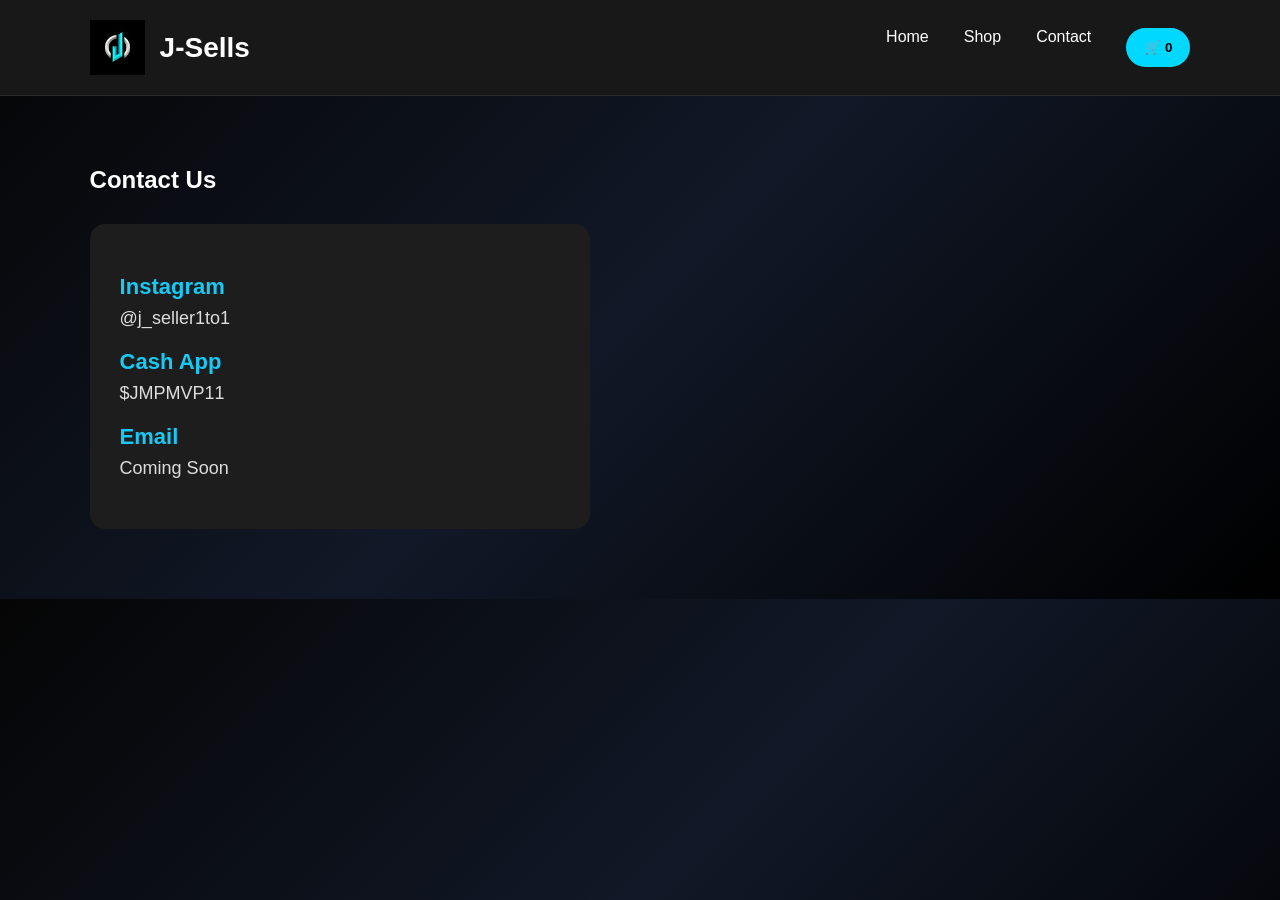
==== contact.html @ 9abe5120 "Add files via upload" ====
<!DOCTYPE html>
<html lang="en">
<head>
<meta charset="UTF-8">
<meta name="viewport" content="width=device-width, initial-scale=1.0">
<title>Contact | J-Sells</title>
<link rel="stylesheet" href="style.css">
</head>

<body>

<header class="navbar">

<div class="logo">
<img src="images/logo.png">
<h2>J-Sells</h2>
</div>

<nav>
<a href="index.html">Home</a>
<a href="shop.html">Shop</a>
<a href="contact.html">Contact</a>

<button class="cart" onclick="window.location.href='cart.html'">
🛒 <span id="cart-count">0</span>
</button>

</nav>

</header>

<section class="products">

<h1>Contact Us</h1>

<div class="contact-card">

    <h3>Instagram</h3>
    <p>@j_seller1to1</p>

    <h3>Cash App</h3>
    <p>$JMPMVP11</p>

    <h3>Email</h3>
    <p>Coming Soon</p>

</div>

</section>

<script src="products.js"></script>
<script src="script.js"></script>

</body>
</html>
---- style.css ----
/* ---------- RESET ---------- */

*{
    margin:0;
    padding:0;
    box-sizing:border-box;
}

body{
    background: linear-gradient(135deg, #050505, #111827, #000);
    color: white;
    font-family: Arial, sans-serif;
}

/* ---------- NAVBAR ---------- */

.navbar{ display:flex; justify-content:space-between; align-items:center; padding:20px 7%; background:#181818; position:sticky; top:0; z-index:999; border-bottom:1px solid #2a2a2a; }
.logo{
    display:flex;
    align-items:center;
    gap:15px;
}

.logo img{
    width:55px;
}

.logo h2{
    font-size:28px;
    font-weight:700;
}

nav{
    display:flex;
    gap:35px;
}

nav a{
    color:white;
    text-decoration:none;
    font-weight:500;
    transition:.3s;
}

nav a:hover{
    color:#00d8ff;
}

.right{
    display:flex;
    align-items:center;
    gap:15px;
}

.right input{
    padding:12px 18px;
    width:220px;
    border:none;
    outline:none;
    border-radius:30px;
    background:#2a2a2a;
    color:white;
}

.cart{
    background:#00d8ff;
    color:black;
    border:none;
    padding:12px 18px;
    border-radius:30px;
    font-weight:bold;
    cursor:pointer;
}

/* ---------- HERO ---------- */

.hero{
    min-height:80vh;
    display:flex;
    flex-direction:column;
    justify-content:center;
    align-items:center;
    text-align:center;
    padding:40px;
}

.hero h1{
    font-size:90px;
    font-weight:900;
    letter-spacing:4px;
    margin-bottom:20px;
}

.hero p{
    font-size:24px;
    color:#cfcfcf;
    max-width:700px;
    margin-bottom:35px;
}

.hero-btn{
    background:white;
    color:black;
    border:none;
    padding:18px 55px;
    border-radius:40px;
    font-size:18px;
    font-weight:bold;
    cursor:pointer;
    transition:.3s;
}

.hero-btn:hover{
    transform:scale(1.05);
    background:#00d8ff;
}

.ig{
    margin-top:30px;
    color:#888;
}

/* ---------- PRODUCTS ---------- */

.products{
    padding:70px 7%;
}

.products h2{
    font-size:52px;
    font-weight:900;
    margin-bottom:45px;
    text-transform:uppercase;
}

#product-grid{
    display:grid;
    grid-template-columns:repeat(auto-fill,minmax(280px,1fr));
    gap:30px;
}


.product-card{
    background:#111;
    border-radius:18px;
    overflow:hidden;
    transition:.35s;
    border:1px solid #222;
}

.product-card:hover{
    transform:translateY(-10px);
    border-color:#00d8ff;
    box-shadow:0 15px 40px rgba(0,216,255,.25);
}

.product-card img{
    width:100%;
    height:260px;
    object-fit:contain;
    background:white;
    padding:25px;
}

.product-card h3{
    margin-top:15px;
    font-size:20px;
}

.product-card p{
    color:#00d8ff;
    font-size:24px;
    font-weight:bold;
    margin:15px 0;
}

.buy-btn{
    width:100%;
    padding:15px;
    margin-top:10px;
    background:linear-gradient(90deg,#00d8ff,#0099ff);
    color:white;
    border:none;
    border-radius:12px;
    font-size:18px;
    font-weight:700;
    cursor:pointer;
    transition:.3s;
}

.buy-btn:hover{
    transform:translateY(-2px);
    box-shadow:0 0 20px rgba(0,216,255,.7);
}


.badge{
    display:inline-block;
    background:#ff9800;
    color:white;
    padding:6px 12px;
    border-radius:20px;
    font-size:12px;
    font-weight:bold;
    margin-bottom:10px;
}

.stars{
    color:gold;
    font-size:18px;
    margin:8px 0;
}

.cart-btn{
    width:100%;
    padding:12px;
    margin-bottom:10px;
    border:none;
    border-radius:10px;
    background:#333;
    color:white;
    font-weight:bold;
    cursor:pointer;
}

.cart-btn:hover{
    background:#555;
}


.remove-btn{
    width:100%;
    margin-top:10px;
    padding:12px;
    background:#ff3b30;
    color:white;
    border:none;
    border-radius:10px;
    font-size:16px;
    font-weight:bold;
    cursor:pointer;
    transition:0.2s;
}

.remove-btn:hover{
    background:#d62828;
}



.contact-card{
    max-width:500px;
    margin-top:30px;
    padding:30px;
    background:#1d1d1d;
    border-radius:15px;
}

.contact-card h3{
    color:#18c8f5;
    font-size:22px;
    margin-top:20px;
    margin-bottom:8px;
}

.contact-card p{
    color:#ddd;
    font-size:18px;
    margin-bottom:20px;
}

/* ---------- FEATURED PRODUCT ---------- */

.featured{
    display:flex;
    justify-content:space-between;
    align-items:center;
    gap:60px;
    padding:80px 7%;
    flex-wrap:wrap;
}

.featured-text{
    flex:1;
}

.featured-tag{
    color:#00d8ff;
    font-weight:bold;
    letter-spacing:2px;
}

.featured-text h2{
    font-size:52px;
    margin:20px 0;
}

.featured-text p{
    color:#cfcfcf;
    font-size:20px;
    line-height:1.6;
    max-width:500px;
}

.featured-text h3{
    font-size:42px;
    margin:25px 0;
}

.featured-image{
    flex:1;
    text-align:center;
}

.featured-image img{
    width:100%;
    max-width:500px;
    transition:.3s;
}

.featured-image img:hover{
    transform:scale(1.05) rotate(-3deg);
}

/* ---------- FOOTER ---------- */

.footer{
    margin-top:80px;
    padding:50px 20px;
    background:#0a0a0a;
    text-align:center;
    border-top:1px solid #222;
}

.footer h2{
    margin-bottom:15px;
}

.footer p{
    color:#aaa;
    margin:8px 0;
}

/* ---------- CATEGORIES ---------- */

.categories{
    padding:80px 7%;
    text-align:center;
}

.categories h2{
    font-size:42px;
    margin-bottom:50px;
    letter-spacing:2px;
}

.category-grid{
    display:grid;
    grid-template-columns:repeat(auto-fit,minmax(220px,1fr));
    gap:30px;
}

.category-card{
    background:#111;
    border:1px solid #222;
    border-radius:18px;
    padding:50px 20px;
    font-size:60px;
    cursor:pointer;
    transition:.3s;
}

.category-card h3{
    margin-top:20px;
    font-size:22px;
    color:white;
}

.category-card:hover{
    transform:translateY(-10px);
    border-color:#00d8ff;
    box-shadow:0 0 30px rgba(0,216,255,.3);
}

/* ---------- SEARCH DROPDOWN ---------- */

.right{
    position:relative;
}

#search-results{
    position:absolute;
    top:55px;
    left:0;
    width:220px;
    background:#111;
    border:1px solid #333;
    border-radius:12px;
    overflow:hidden;
    display:none;
    z-index:1000;
}

.search-item{
    padding:12px;
    color:white;
    cursor:pointer;
    transition:.2s;
}

.search-item:hover{
    background:#00d8ff;
    color:black;
}
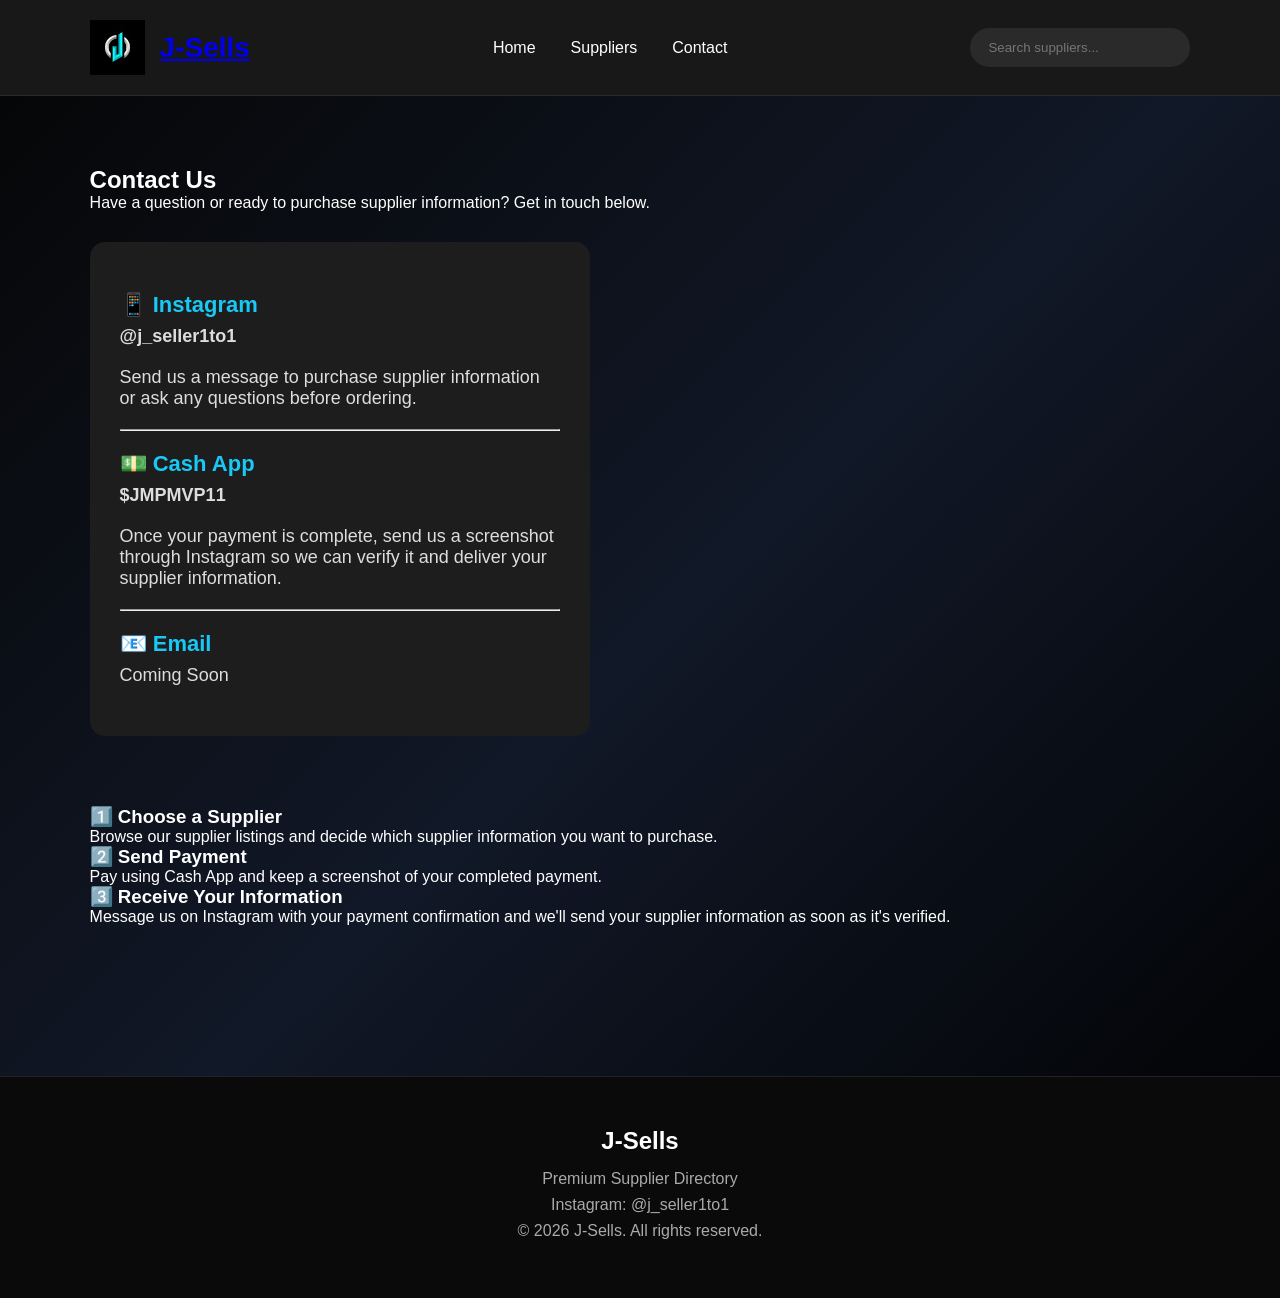
==== commit 2d6d540a: "Update contact.html" ====
--- a/contact.html
+++ b/contact.html
@@ -1,31 +1,60 @@
 <!DOCTYPE html>
 <html lang="en">
+
 <head>
+
 <meta charset="UTF-8">
+
 <meta name="viewport" content="width=device-width, initial-scale=1.0">
+
 <title>Contact | J-Sells</title>
+
+<meta name="description" content="Contact J-Sells to purchase supplier information.">
+
+<link rel="icon" href="images/logo.png">
+
 <link rel="stylesheet" href="style.css">
+
+<link rel="preconnect" href="https://fonts.googleapis.com">
+<link rel="preconnect" href="https://fonts.gstatic.com" crossorigin>
+
+<link href="https://fonts.googleapis.com/css2?family=Inter:wght@400;500;600;700;800&family=Space+Grotesk:wght@500;700&display=swap" rel="stylesheet">
+
 </head>
 
 <body>
 
 <header class="navbar">
 
-<div class="logo">
-<img src="images/logo.png">
+<a href="index.html" class="logo">
+
+<img src="images/logo.png" alt="J-Sells Logo">
+
 <h2>J-Sells</h2>
-</div>
+
+</a>
 
 <nav>
+
 <a href="index.html">Home</a>
-<a href="shop.html">Shop</a>
+
+<a href="shop.html">Suppliers</a>
+
 <a href="contact.html">Contact</a>
 
-<button class="cart" onclick="window.location.href='cart.html'">
-🛒 <span id="cart-count">0</span>
-</button>
+</nav>
 
-</nav>
+<div class="right">
+
+<input
+type="text"
+id="search"
+placeholder="Search suppliers..."
+onkeyup="searchProducts()">
+
+<div id="search-results"></div>
+
+</div>
 
 </header>
 
@@ -33,23 +62,97 @@
 
 <h1>Contact Us</h1>
 
+<p class="shop-subtitle">
+
+Have a question or ready to purchase supplier information? Get in touch below.
+
+</p>
+
 <div class="contact-card">
 
-    <h3>Instagram</h3>
-    <p>@j_seller1to1</p>
+<h3>📱 Instagram</h3>
 
-    <h3>Cash App</h3>
-    <p>$JMPMVP11</p>
+<p>
+<strong>@j_seller1to1</strong>
+</p>
 
-    <h3>Email</h3>
-    <p>Coming Soon</p>
+<p>
+Send us a message to purchase supplier information or ask any questions before ordering.
+</p>
+
+<hr>
+
+<h3>💵 Cash App</h3>
+
+<p>
+<strong>$JMPMVP11</strong>
+</p>
+
+<p>
+Once your payment is complete, send us a screenshot through Instagram so we can verify it and deliver your supplier information.
+</p>
+
+<hr>
+
+<h3>📧 Email</h3>
+
+<p>
+Coming Soon
+</p>
+
+</div>
+
+<div class="features" style="margin-top:70px;">
+
+<div class="feature">
+
+<h3>1️⃣ Choose a Supplier</h3>
+
+<p>
+Browse our supplier listings and decide which supplier information you want to purchase.
+</p>
+
+</div>
+
+<div class="feature">
+
+<h3>2️⃣ Send Payment</h3>
+
+<p>
+Pay using Cash App and keep a screenshot of your completed payment.
+</p>
+
+</div>
+
+<div class="feature">
+
+<h3>3️⃣ Receive Your Information</h3>
+
+<p>
+Message us on Instagram with your payment confirmation and we'll send your supplier information as soon as it's verified.
+</p>
+
+</div>
 
 </div>
 
 </section>
 
+<footer class="footer">
+
+<h2>J-Sells</h2>
+
+<p>Premium Supplier Directory</p>
+
+<p>Instagram: @j_seller1to1</p>
+
+<p>© 2026 J-Sells. All rights reserved.</p>
+
+</footer>
+
 <script src="products.js"></script>
 <script src="script.js"></script>
 
 </body>
-</html>+
+</html>
--- a/style.css
+++ b/style.css
@@ -411,4 +411,141 @@
 .search-item:hover{
     background:#00d8ff;
     color:black;
+}
+
+
+/* ---------- MOBILE ---------- */
+
+@media (max-width:768px){
+
+    .navbar{
+        flex-direction:column;
+        gap:20px;
+        padding:20px;
+    }
+
+    nav{
+        gap:20px;
+        flex-wrap:wrap;
+        justify-content:center;
+    }
+
+    .hero{
+        flex-direction:column;
+        text-align:center;
+        padding:60px 20px;
+    }
+
+    .hero-left h1{
+        font-size:42px;
+    }
+
+    .hero-left p{
+        font-size:18px;
+    }
+
+    .hero-left h2{
+        font-size:34px;
+    }
+
+    .hero-right img{
+        max-width:320px;
+        width:100%;
+    }
+
+    .products{
+        padding:40px 20px;
+    }
+
+    .right{
+        width:100%;
+        justify-content:center;
+        flex-wrap:wrap;
+    }
+
+    .right input{
+        width:100%;
+        max-width:320px;
+    }
+
+}
+
+
+.about{
+    text-align:center;
+    padding:80px 20px;
+}
+
+.about h2{
+    font-size:42px;
+    margin-bottom:20px;
+}
+
+.about p{
+    font-size:20px;
+    color:#bdbdbd;
+    max-width:700px;
+    margin:0 auto 35px;
+    line-height:1.6;
+}
+
+/* ---------- MOBILE ---------- */
+
+@media (max-width:768px){
+
+    .navbar{
+        flex-direction:column;
+        align-items:center;
+        gap:20px;
+        padding:20px;
+    }
+
+    nav{
+        flex-wrap:wrap;
+        justify-content:center;
+        gap:20px;
+    }
+
+    .right{
+        width:100%;
+        justify-content:center;
+    }
+
+    .right input{
+        width:90%;
+        max-width:350px;
+    }
+
+    .hero{
+        padding:60px 20px;
+    }
+
+    .hero h1{
+        font-size:42px;
+    }
+
+    .hero p{
+        font-size:18px;
+    }
+
+    .about{
+        padding:50px 20px;
+    }
+
+    .about h2{
+        font-size:30px;
+    }
+
+    .about p{
+        font-size:17px;
+    }
+
+    #product-grid{
+        grid-template-columns:1fr;
+    }
+
+    .product-card{
+        width:100%;
+    }
+
 }
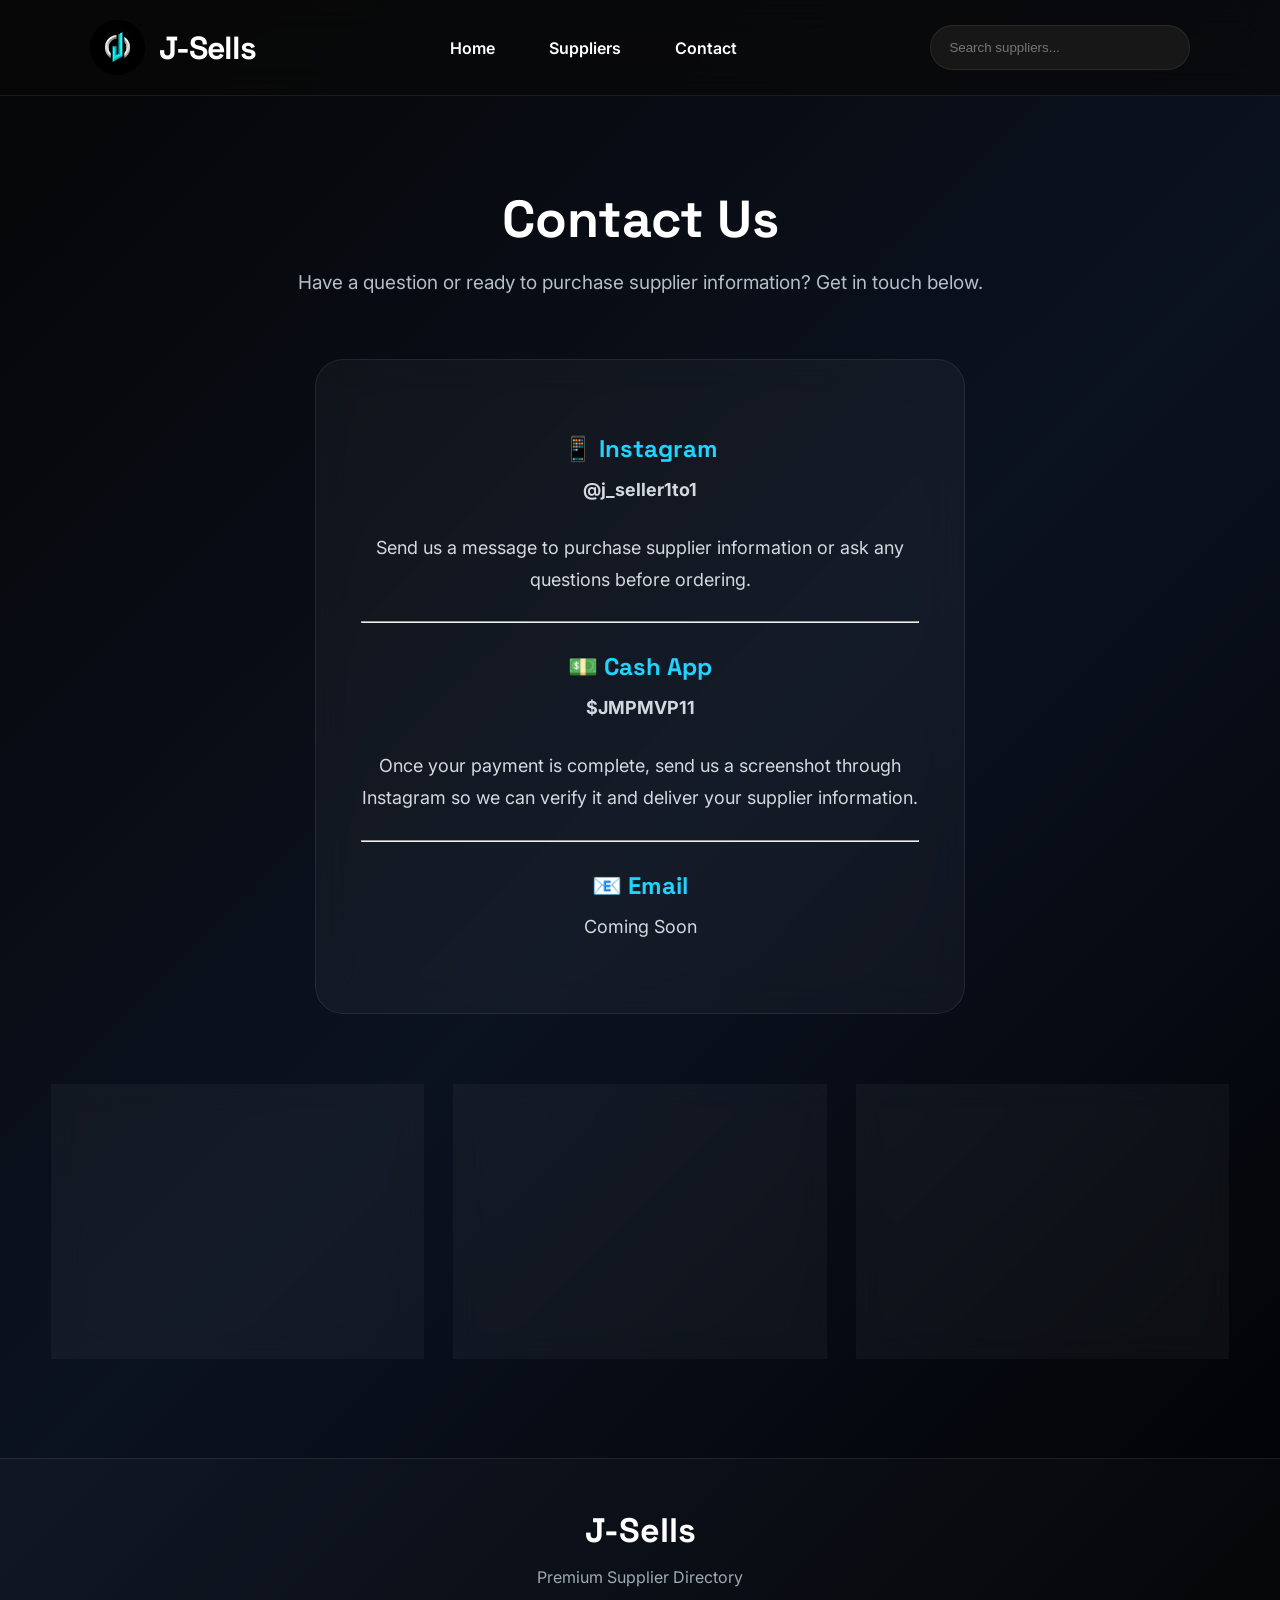
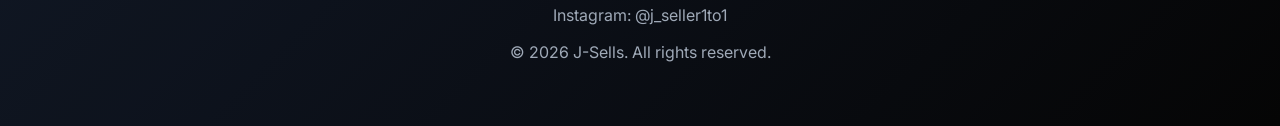
==== commit 8f054510: "Add theme color meta tag and fix HTML structure Added theme color meta tag and fixed missing newline" ====
--- a/contact.html
+++ b/contact.html
@@ -6,6 +6,8 @@
 <meta charset="UTF-8">
 
 <meta name="viewport" content="width=device-width, initial-scale=1.0">
+
+<meta name="theme-color" content="#050505">
 
 <title>Contact | J-Sells</title>
 
--- a/style.css
+++ b/style.css
@@ -1,4 +1,12 @@
-/* ---------- RESET ---------- */
+/* ==========================
+   GOOGLE FONTS
+========================== */
+
+@import url('https://fonts.googleapis.com/css2?family=Inter:wght@400;500;600;700;800&family=Space+Grotesk:wght@500;700&display=swap');
+
+/* ==========================
+   RESET
+========================== */
 
 *{
     margin:0;
@@ -6,546 +14,802 @@
     box-sizing:border-box;
 }
 
+html{
+    scroll-behavior:smooth;
+}
+
 body{
-    background: linear-gradient(135deg, #050505, #111827, #000);
-    color: white;
-    font-family: Arial, sans-serif;
-}
-
-/* ---------- NAVBAR ---------- */
-
-.navbar{ display:flex; justify-content:space-between; align-items:center; padding:20px 7%; background:#181818; position:sticky; top:0; z-index:999; border-bottom:1px solid #2a2a2a; }
-.logo{
-    display:flex;
-    align-items:center;
-    gap:15px;
-}
-
-.logo img{
-    width:55px;
-}
-
-.logo h2{
-    font-size:28px;
-    font-weight:700;
-}
-
-nav{
-    display:flex;
-    gap:35px;
-}
-
-nav a{
-    color:white;
+    font-family:'Inter',sans-serif;
+    background:linear-gradient(135deg,#050505,#0b1220,#000);
+    color:#fff;
+    min-height:100vh;
+    overflow-x:hidden;
+}
+
+img{
+    max-width:100%;
+    display:block;
+}
+
+a{
     text-decoration:none;
-    font-weight:500;
-    transition:.3s;
-}
-
-nav a:hover{
-    color:#00d8ff;
-}
-
-.right{
-    display:flex;
-    align-items:center;
-    gap:15px;
-}
-
-.right input{
-    padding:12px 18px;
-    width:220px;
-    border:none;
-    outline:none;
-    border-radius:30px;
-    background:#2a2a2a;
-    color:white;
-}
-
-.cart{
-    background:#00d8ff;
-    color:black;
-    border:none;
-    padding:12px 18px;
-    border-radius:30px;
-    font-weight:bold;
-    cursor:pointer;
-}
-
-/* ---------- HERO ---------- */
-
-.hero{
-    min-height:80vh;
-    display:flex;
-    flex-direction:column;
-    justify-content:center;
-    align-items:center;
-    text-align:center;
-    padding:40px;
-}
-
-.hero h1{
-    font-size:90px;
-    font-weight:900;
-    letter-spacing:4px;
-    margin-bottom:20px;
-}
-
-.hero p{
-    font-size:24px;
-    color:#cfcfcf;
-    max-width:700px;
-    margin-bottom:35px;
-}
-
-.hero-btn{
-    background:white;
-    color:black;
-    border:none;
-    padding:18px 55px;
-    border-radius:40px;
-    font-size:18px;
-    font-weight:bold;
-    cursor:pointer;
-    transition:.3s;
-}
-
-.hero-btn:hover{
-    transform:scale(1.05);
-    background:#00d8ff;
-}
-
-.ig{
-    margin-top:30px;
-    color:#888;
-}
-
-/* ---------- PRODUCTS ---------- */
-
-.products{
-    padding:70px 7%;
-}
-
-.products h2{
-    font-size:52px;
-    font-weight:900;
-    margin-bottom:45px;
-    text-transform:uppercase;
-}
-
-#product-grid{
-    display:grid;
-    grid-template-columns:repeat(auto-fill,minmax(280px,1fr));
-    gap:30px;
-}
-
-
-.product-card{
-    background:#111;
-    border-radius:18px;
-    overflow:hidden;
-    transition:.35s;
-    border:1px solid #222;
-}
-
-.product-card:hover{
-    transform:translateY(-10px);
-    border-color:#00d8ff;
-    box-shadow:0 15px 40px rgba(0,216,255,.25);
-}
-
-.product-card img{
-    width:100%;
-    height:260px;
-    object-fit:contain;
-    background:white;
-    padding:25px;
-}
-
-.product-card h3{
-    margin-top:15px;
-    font-size:20px;
-}
-
-.product-card p{
-    color:#00d8ff;
-    font-size:24px;
-    font-weight:bold;
-    margin:15px 0;
-}
-
-.buy-btn{
-    width:100%;
-    padding:15px;
-    margin-top:10px;
-    background:linear-gradient(90deg,#00d8ff,#0099ff);
-    color:white;
-    border:none;
-    border-radius:12px;
-    font-size:18px;
-    font-weight:700;
-    cursor:pointer;
-    transition:.3s;
-}
-
-.buy-btn:hover{
-    transform:translateY(-2px);
-    box-shadow:0 0 20px rgba(0,216,255,.7);
-}
-
-
-.badge{
-    display:inline-block;
-    background:#ff9800;
-    color:white;
-    padding:6px 12px;
-    border-radius:20px;
-    font-size:12px;
-    font-weight:bold;
-    margin-bottom:10px;
-}
-
-.stars{
-    color:gold;
-    font-size:18px;
-    margin:8px 0;
-}
-
-.cart-btn{
-    width:100%;
-    padding:12px;
-    margin-bottom:10px;
-    border:none;
-    border-radius:10px;
-    background:#333;
-    color:white;
-    font-weight:bold;
-    cursor:pointer;
-}
-
-.cart-btn:hover{
-    background:#555;
-}
-
-
-.remove-btn{
-    width:100%;
-    margin-top:10px;
-    padding:12px;
-    background:#ff3b30;
-    color:white;
-    border:none;
-    border-radius:10px;
-    font-size:16px;
-    font-weight:bold;
-    cursor:pointer;
-    transition:0.2s;
-}
-
-.remove-btn:hover{
-    background:#d62828;
-}
-
-
-
-.contact-card{
-    max-width:500px;
-    margin-top:30px;
-    padding:30px;
-    background:#1d1d1d;
-    border-radius:15px;
-}
-
-.contact-card h3{
-    color:#18c8f5;
-    font-size:22px;
-    margin-top:20px;
-    margin-bottom:8px;
-}
-
-.contact-card p{
-    color:#ddd;
-    font-size:18px;
-    margin-bottom:20px;
-}
-
-/* ---------- FEATURED PRODUCT ---------- */
-
-.featured{
+    color:inherit;
+}
+
+button{
+    font-family:inherit;
+}
+
+/* ==========================
+   NAVBAR
+========================== */
+
+.navbar{
+
+    position:sticky;
+    top:0;
+    z-index:999;
+
     display:flex;
     justify-content:space-between;
     align-items:center;
-    gap:60px;
-    padding:80px 7%;
-    flex-wrap:wrap;
-}
-
-.featured-text{
-    flex:1;
-}
-
-.featured-tag{
-    color:#00d8ff;
-    font-weight:bold;
-    letter-spacing:2px;
-}
-
-.featured-text h2{
+
+    padding:20px 7%;
+
+    background:rgba(8,8,8,.75);
+
+    backdrop-filter:blur(18px);
+
+    border-bottom:1px solid rgba(255,255,255,.08);
+
+}
+
+.logo{
+
+    display:flex;
+    align-items:center;
+    gap:14px;
+
+    color:white;
+
+}
+
+.logo img{
+
+    width:55px;
+    border-radius:50%;
+
+}
+
+.logo h2{
+
+    font-family:'Space Grotesk',sans-serif;
+    font-size:32px;
+    font-weight:700;
+    letter-spacing:-1px;
+
+}
+
+nav{
+
+    display:flex;
+    gap:18px;
+
+}
+
+nav a{
+
+    padding:10px 18px;
+
+    border-radius:12px;
+
+    font-weight:600;
+
+    transition:.25s;
+
+}
+
+nav a:hover{
+
+    background:rgba(255,255,255,.06);
+
+    color:#20d4ff;
+
+}
+
+.right{
+
+    position:relative;
+
+}
+
+.right input{
+
+    width:260px;
+
+    padding:14px 18px;
+
+    border:none;
+
+    outline:none;
+
+    border-radius:999px;
+
+    background:#171717;
+
+    color:white;
+
+    border:1px solid rgba(255,255,255,.08);
+
+}
+
+#search-results{
+
+    position:absolute;
+
+    width:100%;
+
+    top:58px;
+
+    left:0;
+
+    display:none;
+
+    background:#171717;
+
+    border-radius:15px;
+
+    overflow:hidden;
+
+    border:1px solid rgba(255,255,255,.08);
+
+}
+
+.search-item{
+
+    padding:14px;
+
+    cursor:pointer;
+
+    transition:.2s;
+
+}
+
+.search-item:hover{
+
+    background:#242424;
+
+}
+
+/* ==========================
+   HERO
+========================== */
+
+.hero{
+
+    width:min(1200px,92%);
+    margin:70px auto;
+
+    padding:90px 40px;
+
+    text-align:center;
+
+    background:rgba(255,255,255,.04);
+
+    border:1px solid rgba(255,255,255,.08);
+
+    border-radius:30px;
+
+    backdrop-filter:blur(18px);
+
+}
+
+.hero-tag{
+
+    display:inline-block;
+
+    background:rgba(32,212,255,.12);
+
+    color:#20d4ff;
+
+    padding:10px 18px;
+
+    border-radius:999px;
+
+    font-size:13px;
+
+    font-weight:700;
+
+    letter-spacing:1px;
+
+    margin-bottom:28px;
+
+}
+
+.hero h1{
+
+    font-size:72px;
+
+    line-height:1.05;
+
+    font-family:'Space Grotesk',sans-serif;
+
+    font-weight:700;
+
+    margin-bottom:25px;
+
+}
+
+.hero p{
+
+    max-width:720px;
+
+    margin:0 auto 40px;
+
+    color:#b8c0cc;
+
+    font-size:22px;
+
+    line-height:1.8;
+
+}
+
+.hero-btn{
+
+    background:#20d4ff;
+
+    color:#000;
+
+    border:none;
+
+    padding:18px 42px;
+
+    border-radius:999px;
+
+    font-size:18px;
+
+    font-weight:700;
+
+    cursor:pointer;
+
+    transition:.3s;
+
+}
+
+.hero-btn:hover{
+
+    transform:translateY(-4px);
+
+    box-shadow:0 0 35px rgba(32,212,255,.35);
+
+}
+
+.hero-stats{
+
+    margin-top:70px;
+
+    display:grid;
+
+    grid-template-columns:repeat(3,1fr);
+
+    gap:25px;
+
+}
+
+.stat{
+
+    background:rgba(255,255,255,.04);
+
+    border:1px solid rgba(255,255,255,.08);
+
+    border-radius:20px;
+
+    padding:30px;
+
+}
+
+.stat h2{
+
+    color:#20d4ff;
+
+    font-family:'Space Grotesk',sans-serif;
+
+    font-size:34px;
+
+    margin-bottom:10px;
+
+}
+
+.stat p{
+
+    margin:0;
+
+    color:#d2d8e2;
+
+    font-size:16px;
+
+}
+
+/* ==========================
+   ABOUT / FEATURES
+========================== */
+
+.about{
+
+    width:min(1200px,92%);
+    margin:90px auto;
+
+}
+
+.about h2{
+
+    text-align:center;
+
+    font-family:'Space Grotesk',sans-serif;
+
+    font-size:48px;
+
+    margin-bottom:55px;
+
+}
+
+.features{
+
+    display:grid;
+
+    grid-template-columns:repeat(auto-fit,minmax(300px,1fr));
+
+    gap:30px;
+
+}
+
+.feature{
+
+    background:rgba(255,255,255,.04);
+
+    border:1px solid rgba(255,255,255,.08);
+
+    border-radius:24px;
+
+    padding:35px;
+
+    transition:.3s ease;
+
+    backdrop-filter:blur(14px);
+
+}
+
+.feature:hover{
+
+    transform:translateY(-8px);
+
+    border-color:rgba(32,212,255,.45);
+
+    box-shadow:0 20px 40px rgba(0,0,0,.35);
+
+}
+
+.feature h3{
+
+    font-size:24px;
+
+    font-family:'Space Grotesk',sans-serif;
+
+    margin-bottom:18px;
+
+    color:#20d4ff;
+
+}
+
+.feature p{
+
+    color:#c7d0da;
+
+    font-size:17px;
+
+    line-height:1.8;
+
+}
+
+/* ==========================
+   PRODUCTS
+========================== */
+
+.products{
+
+    width:min(1200px,92%);
+    margin:90px auto;
+
+}
+
+.products h1{
+
+    text-align:center;
+
     font-size:52px;
-    margin:20px 0;
-}
-
-.featured-text p{
-    color:#cfcfcf;
-    font-size:20px;
-    line-height:1.6;
-    max-width:500px;
-}
-
-.featured-text h3{
-    font-size:42px;
-    margin:25px 0;
-}
-
-.featured-image{
-    flex:1;
+
+    font-family:'Space Grotesk',sans-serif;
+
+    margin-bottom:15px;
+
+}
+
+.shop-subtitle{
+
     text-align:center;
-}
-
-.featured-image img{
+
+    max-width:700px;
+
+    margin:0 auto 60px;
+
+    color:#b6bec8;
+
+    font-size:19px;
+
+    line-height:1.7;
+
+}
+
+#product-grid{
+
+    display:grid;
+
+    grid-template-columns:repeat(auto-fit,minmax(320px,1fr));
+
+    gap:35px;
+
+}
+
+.product-card{
+
+    background:rgba(255,255,255,.04);
+
+    border:1px solid rgba(255,255,255,.08);
+
+    border-radius:26px;
+
+    padding:25px;
+
+    text-align:center;
+
+    transition:.3s;
+
+}
+
+.product-card:hover{
+
+    transform:translateY(-10px);
+
+    border-color:#20d4ff;
+
+    box-shadow:0 20px 45px rgba(0,0,0,.35);
+
+}
+
+.product-card img{
+
     width:100%;
-    max-width:500px;
-    transition:.3s;
-}
-
-.featured-image img:hover{
-    transform:scale(1.05) rotate(-3deg);
-}
-
-/* ---------- FOOTER ---------- */
+
+    height:240px;
+
+    object-fit:contain;
+
+    background:#fff;
+
+    border-radius:18px;
+
+    padding:20px;
+
+}
+
+.badge{
+
+    display:inline-block;
+
+    margin-bottom:18px;
+
+    padding:8px 14px;
+
+    background:#20d4ff;
+
+    color:#000;
+
+    border-radius:999px;
+
+    font-size:14px;
+
+    font-weight:700;
+
+}
+
+.product-card h3{
+
+    font-size:26px;
+
+    margin:20px 0 10px;
+
+}
+
+.category{
+
+    color:#9fa9b7;
+
+    margin-bottom:12px;
+
+}
+
+.price{
+
+    color:#20d4ff;
+
+    font-size:28px;
+
+    font-weight:700;
+
+    margin-bottom:24px;
+
+}
+
+.buy-btn{
+
+    width:100%;
+
+    border:none;
+
+    border-radius:999px;
+
+    background:#20d4ff;
+
+    color:#000;
+
+    padding:16px;
+
+    font-size:17px;
+
+    font-weight:700;
+
+    cursor:pointer;
+
+    transition:.25s;
+
+}
+
+.buy-btn:hover{
+
+    transform:translateY(-3px);
+
+    box-shadow:0 0 25px rgba(32,212,255,.35);
+
+}
+
+/* ==========================
+   CONTACT PAGE
+========================== */
+
+.contact-card{
+
+    max-width:650px;
+
+    margin:0 auto;
+
+    padding:45px;
+
+    text-align:center;
+
+    background:rgba(255,255,255,.04);
+
+    border:1px solid rgba(255,255,255,.08);
+
+    border-radius:28px;
+
+    backdrop-filter:blur(18px);
+
+}
+
+.contact-card h3{
+
+    color:#20d4ff;
+
+    font-family:'Space Grotesk',sans-serif;
+
+    font-size:24px;
+
+    margin-top:28px;
+
+    margin-bottom:10px;
+
+}
+
+.contact-card p{
+
+    color:#d4d9df;
+
+    font-size:18px;
+
+    line-height:1.8;
+
+    margin-bottom:25px;
+
+}
+
+/* ==========================
+   FOOTER
+========================== */
 
 .footer{
-    margin-top:80px;
-    padding:50px 20px;
-    background:#0a0a0a;
+
+    width:100%;
+
+    margin-top:100px;
+
+    padding:50px 25px;
+
     text-align:center;
-    border-top:1px solid #222;
+
+    border-top:1px solid rgba(255,255,255,.08);
+
+    background:rgba(255,255,255,.02);
+
 }
 
 .footer h2{
-    margin-bottom:15px;
+
+    font-family:'Space Grotesk',sans-serif;
+
+    font-size:34px;
+
+    margin-bottom:12px;
+
 }
 
 .footer p{
-    color:#aaa;
-    margin:8px 0;
-}
-
-/* ---------- CATEGORIES ---------- */
-
-.categories{
-    padding:80px 7%;
-    text-align:center;
-}
-
-.categories h2{
-    font-size:42px;
-    margin-bottom:50px;
-    letter-spacing:2px;
-}
-
-.category-grid{
-    display:grid;
-    grid-template-columns:repeat(auto-fit,minmax(220px,1fr));
-    gap:30px;
-}
-
-.category-card{
-    background:#111;
-    border:1px solid #222;
-    border-radius:18px;
-    padding:50px 20px;
-    font-size:60px;
-    cursor:pointer;
-    transition:.3s;
-}
-
-.category-card h3{
-    margin-top:20px;
-    font-size:22px;
-    color:white;
-}
-
-.category-card:hover{
-    transform:translateY(-10px);
-    border-color:#00d8ff;
-    box-shadow:0 0 30px rgba(0,216,255,.3);
-}
-
-/* ---------- SEARCH DROPDOWN ---------- */
-
-.right{
-    position:relative;
-}
-
-#search-results{
-    position:absolute;
-    top:55px;
-    left:0;
-    width:220px;
-    background:#111;
-    border:1px solid #333;
-    border-radius:12px;
-    overflow:hidden;
-    display:none;
-    z-index:1000;
-}
-
-.search-item{
-    padding:12px;
-    color:white;
-    cursor:pointer;
-    transition:.2s;
-}
-
-.search-item:hover{
-    background:#00d8ff;
-    color:black;
-}
-
-
-/* ---------- MOBILE ---------- */
-
-@media (max-width:768px){
+
+    color:#9fa9b7;
+
+    margin:10px 0;
+
+    line-height:1.7;
+
+}
+
+/* ==========================
+   MOBILE
+========================== */
+
+@media (max-width:900px){
 
     .navbar{
+
         flex-direction:column;
+
         gap:20px;
-        padding:20px;
+
+        padding:22px;
+
     }
 
     nav{
-        gap:20px;
+
         flex-wrap:wrap;
+
         justify-content:center;
+
+    }
+
+    .right{
+
+        width:100%;
+
+    }
+
+    .right input{
+
+        width:100%;
+
     }
 
     .hero{
-        flex-direction:column;
-        text-align:center;
-        padding:60px 20px;
-    }
-
-    .hero-left h1{
-        font-size:42px;
-    }
-
-    .hero-left p{
+
+        padding:70px 25px;
+
+        margin:30px auto;
+
+    }
+
+    .hero h1{
+
+        font-size:46px;
+
+    }
+
+    .hero p{
+
         font-size:18px;
-    }
-
-    .hero-left h2{
-        font-size:34px;
-    }
-
-    .hero-right img{
-        max-width:320px;
+
+    }
+
+    .hero-stats{
+
+        grid-template-columns:1fr;
+
+    }
+
+    .about h2,
+    .products h1{
+
+        font-size:36px;
+
+    }
+
+    .feature{
+
+        padding:28px;
+
+    }
+
+    #product-grid{
+
+        grid-template-columns:1fr;
+
+    }
+
+    .product-card img{
+
+        height:190px;
+
+    }
+
+    .contact-card{
+
+        padding:30px 22px;
+
+    }
+
+    .hero-btn,
+    .buy-btn{
+
         width:100%;
-    }
-
-    .products{
-        padding:40px 20px;
-    }
-
-    .right{
-        width:100%;
-        justify-content:center;
-        flex-wrap:wrap;
-    }
-
-    .right input{
-        width:100%;
-        max-width:320px;
-    }
-
-}
-
-
-.about{
-    text-align:center;
-    padding:80px 20px;
-}
-
-.about h2{
-    font-size:42px;
-    margin-bottom:20px;
-}
-
-.about p{
-    font-size:20px;
-    color:#bdbdbd;
-    max-width:700px;
-    margin:0 auto 35px;
-    line-height:1.6;
-}
-
-/* ---------- MOBILE ---------- */
-
-@media (max-width:768px){
-
-    .navbar{
-        flex-direction:column;
-        align-items:center;
-        gap:20px;
-        padding:20px;
-    }
-
-    nav{
-        flex-wrap:wrap;
-        justify-content:center;
-        gap:20px;
-    }
-
-    .right{
-        width:100%;
-        justify-content:center;
-    }
-
-    .right input{
-        width:90%;
-        max-width:350px;
-    }
-
-    .hero{
-        padding:60px 20px;
+
+    }
+
+}
+
+@media (max-width:500px){
+
+    .logo h2{
+
+        font-size:26px;
+
     }
 
     .hero h1{
-        font-size:42px;
+
+        font-size:38px;
+
+    }
+
+    .hero-tag{
+
+        font-size:11px;
+
     }
 
     .hero p{
-        font-size:18px;
-    }
-
-    .about{
-        padding:50px 20px;
-    }
-
-    .about h2{
-        font-size:30px;
-    }
-
-    .about p{
+
         font-size:17px;
-    }
-
-    #product-grid{
-        grid-template-columns:1fr;
-    }
-
-    .product-card{
-        width:100%;
-    }
-
-}+
+    }
+
+    .contact-card h3{
+
+        font-size:21px;
+
+    }
+
+    .contact-card p{
+
+        font-size:16px;
+
+    }
+
+}
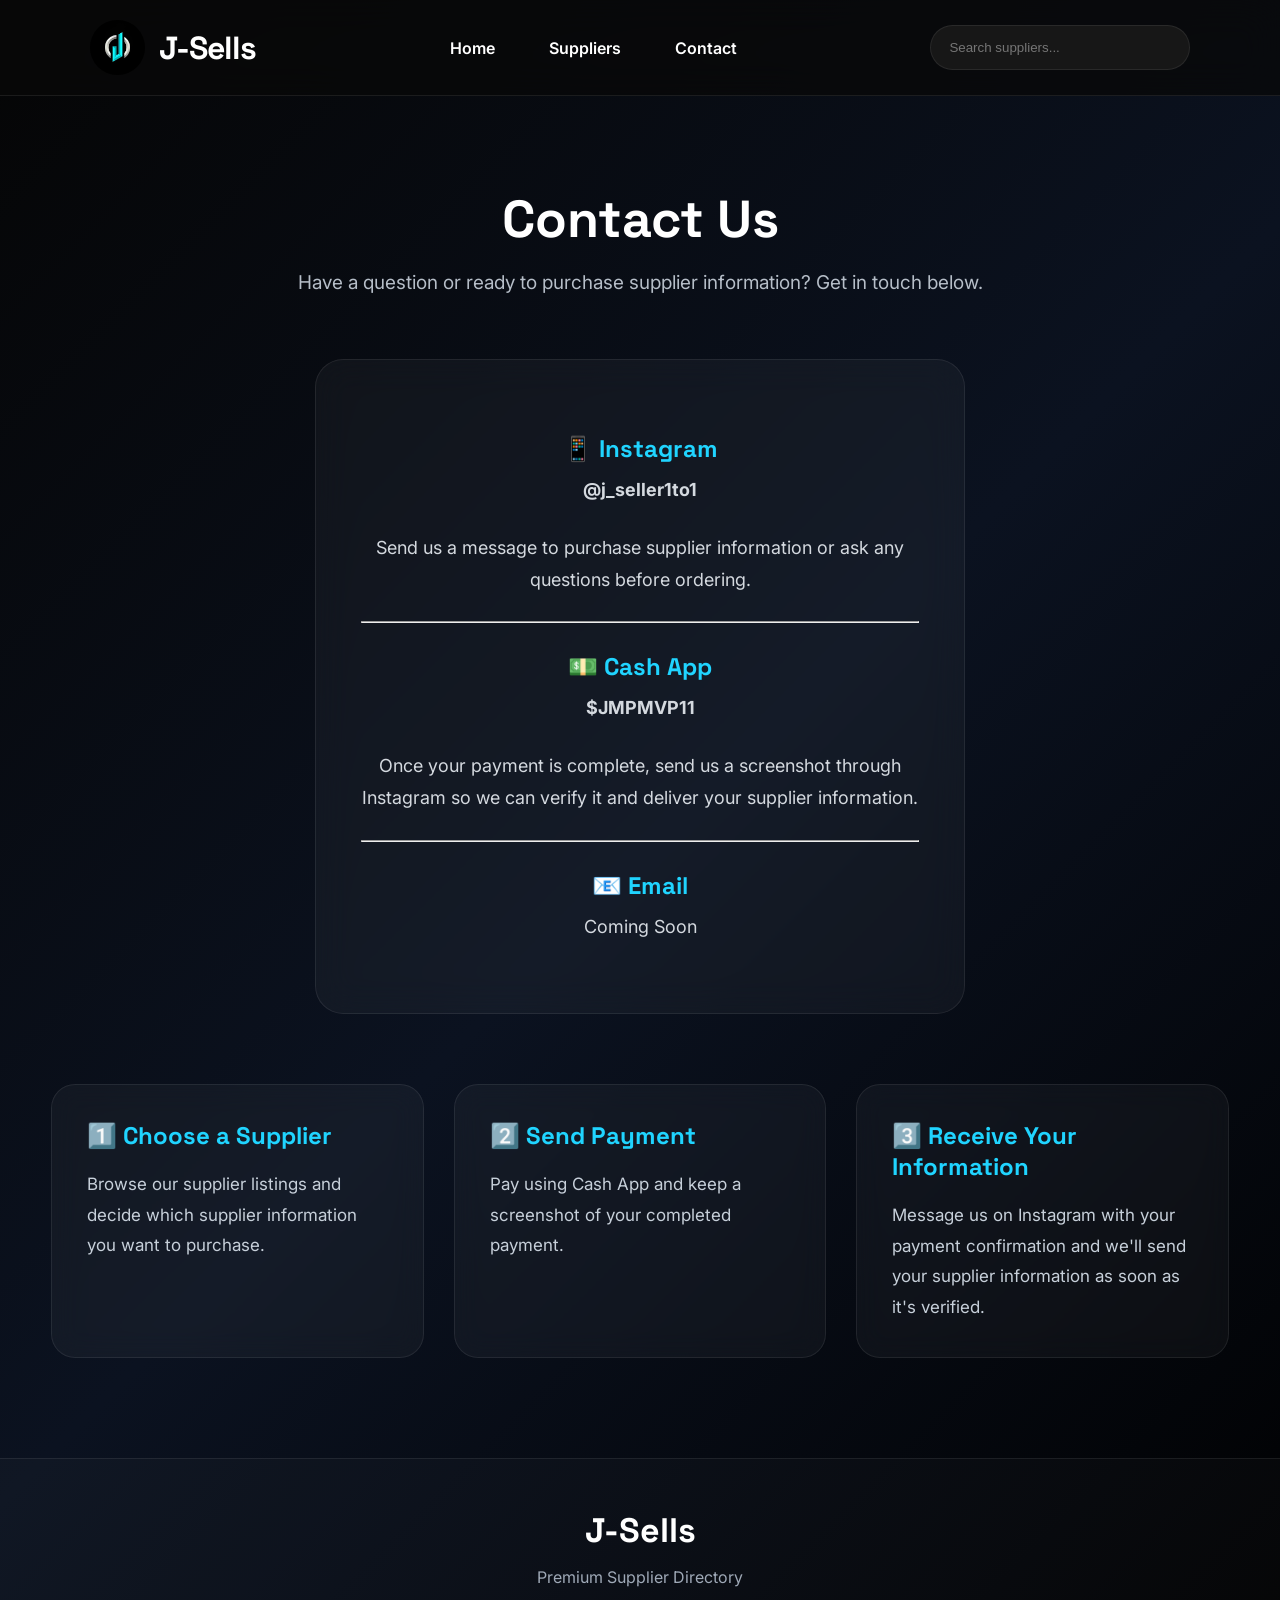
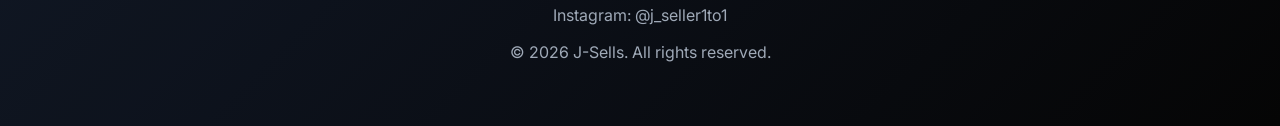
==== commit 9a9b3abf: "Modify viewport meta tag for better display Updated viewport meta tag to include 'viewport-fit=cover" ====
--- a/contact.html
+++ b/contact.html
@@ -5,8 +5,8 @@
 
 <meta charset="UTF-8">
 
-<meta name="viewport" content="width=device-width, initial-scale=1.0">
-
+<meta name="viewport" content="width=device-width, initial-scale=1.0, viewport-fit=cover">
+  
 <meta name="theme-color" content="#050505">
 
 <title>Contact | J-Sells</title>
--- a/style.css
+++ b/style.css
@@ -16,14 +16,17 @@
 
 html{
     scroll-behavior:smooth;
+    background:#050505;
 }
 
 body{
-    font-family:'Inter',sans-serif;
-    background:linear-gradient(135deg,#050505,#0b1220,#000);
+    margin:0;
+    background:#050505;
+    background-image:linear-gradient(135deg,#050505,#0b1220,#000);
     color:#fff;
     min-height:100vh;
     overflow-x:hidden;
+    font-family:'Inter',sans-serif;
 }
 
 img{
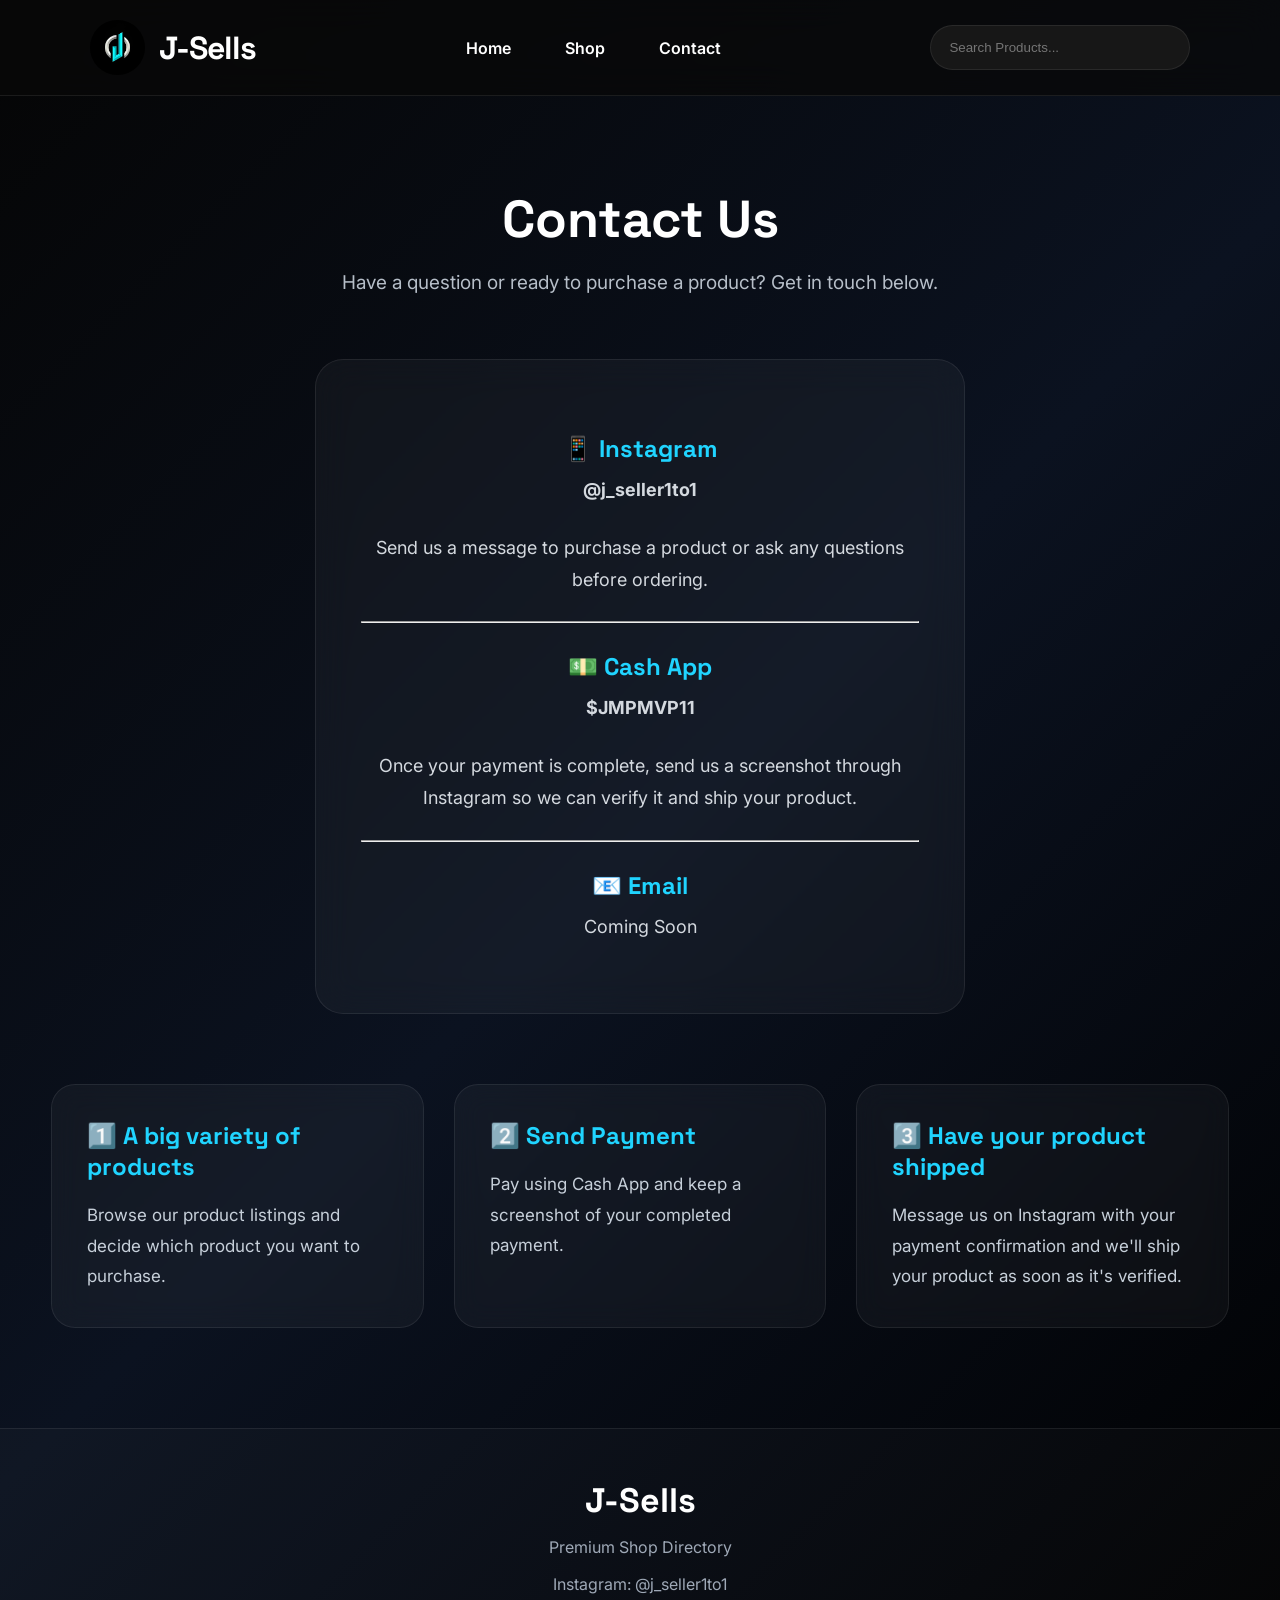
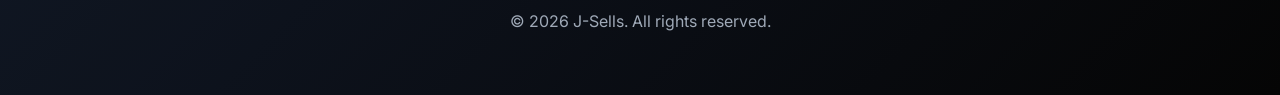
==== commit c7a1b688: "Update contact page for product sales" ====
--- a/contact.html
+++ b/contact.html
@@ -11,7 +11,7 @@
 
 <title>Contact | J-Sells</title>
 
-<meta name="description" content="Contact J-Sells to purchase supplier information.">
+<meta name="description" content="Contact J-Sells to purchase products.">
 
 <link rel="icon" href="images/logo.png">
 
@@ -40,7 +40,7 @@
 
 <a href="index.html">Home</a>
 
-<a href="shop.html">Suppliers</a>
+<a href="shop.html">Shop</a>
 
 <a href="contact.html">Contact</a>
 
@@ -51,7 +51,7 @@
 <input
 type="text"
 id="search"
-placeholder="Search suppliers..."
+placeholder="Search Products..."
 onkeyup="searchProducts()">
 
 <div id="search-results"></div>
@@ -66,7 +66,7 @@
 
 <p class="shop-subtitle">
 
-Have a question or ready to purchase supplier information? Get in touch below.
+Have a question or ready to purchase a product? Get in touch below.
 
 </p>
 
@@ -79,7 +79,7 @@
 </p>
 
 <p>
-Send us a message to purchase supplier information or ask any questions before ordering.
+Send us a message to purchase a product or ask any questions before ordering.
 </p>
 
 <hr>
@@ -91,7 +91,7 @@
 </p>
 
 <p>
-Once your payment is complete, send us a screenshot through Instagram so we can verify it and deliver your supplier information.
+Once your payment is complete, send us a screenshot through Instagram so we can verify it and ship your product.
 </p>
 
 <hr>
@@ -108,10 +108,10 @@
 
 <div class="feature">
 
-<h3>1️⃣ Choose a Supplier</h3>
+<h3>1️⃣ A big variety of products</h3>
 
 <p>
-Browse our supplier listings and decide which supplier information you want to purchase.
+Browse our product listings and decide which product you want to purchase.
 </p>
 
 </div>
@@ -128,10 +128,10 @@
 
 <div class="feature">
 
-<h3>3️⃣ Receive Your Information</h3>
+<h3>3️⃣ Have your product shipped</h3>
 
 <p>
-Message us on Instagram with your payment confirmation and we'll send your supplier information as soon as it's verified.
+Message us on Instagram with your payment confirmation and we'll ship your product as soon as it's verified.
 </p>
 
 </div>
@@ -144,7 +144,7 @@
 
 <h2>J-Sells</h2>
 
-<p>Premium Supplier Directory</p>
+<p>Premium Shop Directory</p>
 
 <p>Instagram: @j_seller1to1</p>
 
--- a/style.css
+++ b/style.css
@@ -457,9 +457,11 @@
 
     display:grid;
 
-    grid-template-columns:repeat(auto-fit,minmax(320px,1fr));
-
-    gap:35px;
+    grid-template-columns:repeat(auto-fit,minmax(260px,1fr));
+
+    gap:30px;
+
+    align-items:start;
 
 }
 
@@ -752,10 +754,12 @@
 
     #product-grid{
 
-        grid-template-columns:1fr;
-
-    }
-
+    grid-template-columns:repeat(2,1fr);
+
+        gap:20px;
+
+    }
+   
     .product-card img{
 
         height:190px;
@@ -816,3 +820,14 @@
     }
 
 }
+
+
+@media (max-width:600px){
+
+    #product-grid{
+
+        grid-template-columns:1fr;
+
+    }
+
+}
